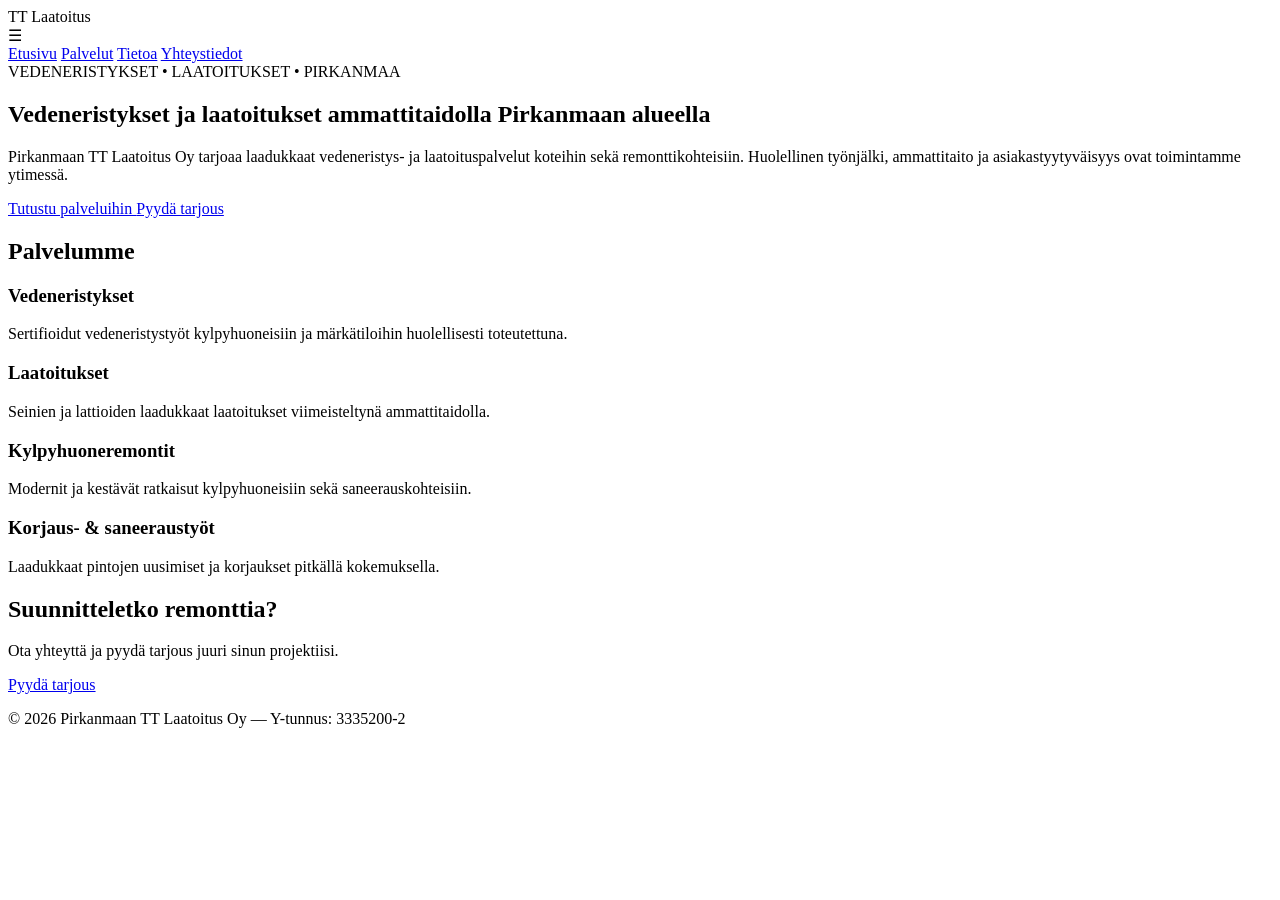
==== index.html @ da6b7488 "Create index.html" ====
<!DOCTYPE html>
<html lang="fi">
<head>
<meta charset="UTF-8">
<meta name="viewport" content="width=device-width, initial-scale=1.0">

<title>Pirkanmaan TT Laatoitus Oy</title>

<link rel="stylesheet" href="style.css">

<link rel="preconnect" href="https://fonts.googleapis.com">
<link rel="preconnect" href="https://fonts.gstatic.com" crossorigin>

<link href="https://fonts.googleapis.com/css2?family=Poppins:wght@300;400;500;600;700&display=swap" rel="stylesheet">

<script src="script.js" defer></script>

</head>

<body>

<header>

  <div class="logo">
    TT Laatoitus
  </div>

  <div class="menu-btn">
    ☰
  </div>

  <nav>
    <a href="index.html">Etusivu</a>
    <a href="hinnasto.html">Palvelut</a>
    <a href="tietoa.html">Tietoa</a>
    <a href="yhteystiedot.html">Yhteystiedot</a>
  </nav>

</header>

<section class="hero">

  <div class="hero-content">

    <span class="tag">
      VEDENERISTYKSET • LAATOITUKSET • PIRKANMAA
    </span>

    <h1>
      Vedeneristykset ja laatoitukset ammattitaidolla Pirkanmaan alueella
    </h1>

    <p>
      Pirkanmaan TT Laatoitus Oy tarjoaa laadukkaat vedeneristys-
      ja laatoituspalvelut koteihin sekä remonttikohteisiin.
      Huolellinen työnjälki, ammattitaito ja asiakastyytyväisyys
      ovat toimintamme ytimessä.
    </p>

    <div class="hero-buttons">
      <a href="hinnasto.html" class="btn">
        Tutustu palveluihin
      </a>

      <a href="yhteystiedot.html" class="btn ghost">
        Pyydä tarjous
      </a>
    </div>

  </div>

</section>

<section class="cards-section">

  <h2>Palvelumme</h2>

  <div class="grid">

    <div class="card">
      <h3>Vedeneristykset</h3>
      <p>
        Sertifioidut vedeneristystyöt kylpyhuoneisiin
        ja märkätiloihin huolellisesti toteutettuna.
      </p>
    </div>

    <div class="card">
      <h3>Laatoitukset</h3>
      <p>
        Seinien ja lattioiden laadukkaat laatoitukset
        viimeisteltynä ammattitaidolla.
      </p>
    </div>

    <div class="card">
      <h3>Kylpyhuoneremontit</h3>
      <p>
        Modernit ja kestävät ratkaisut kylpyhuoneisiin
        sekä saneerauskohteisiin.
      </p>
    </div>

    <div class="card">
      <h3>Korjaus- & saneeraustyöt</h3>
      <p>
        Laadukkaat pintojen uusimiset ja korjaukset
        pitkällä kokemuksella.
      </p>
    </div>

  </div>

</section>

<section class="cta">

  <h2>Suunnitteletko remonttia?</h2>

  <p>
    Ota yhteyttä ja pyydä tarjous juuri sinun projektiisi.
  </p>

  <a href="yhteystiedot.html" class="btn">
    Pyydä tarjous
  </a>

</section>

<footer>
  <p>
    © 2026 Pirkanmaan TT Laatoitus Oy —
    Y-tunnus: 3335200-2
  </p>
</footer>

</body>
</html>
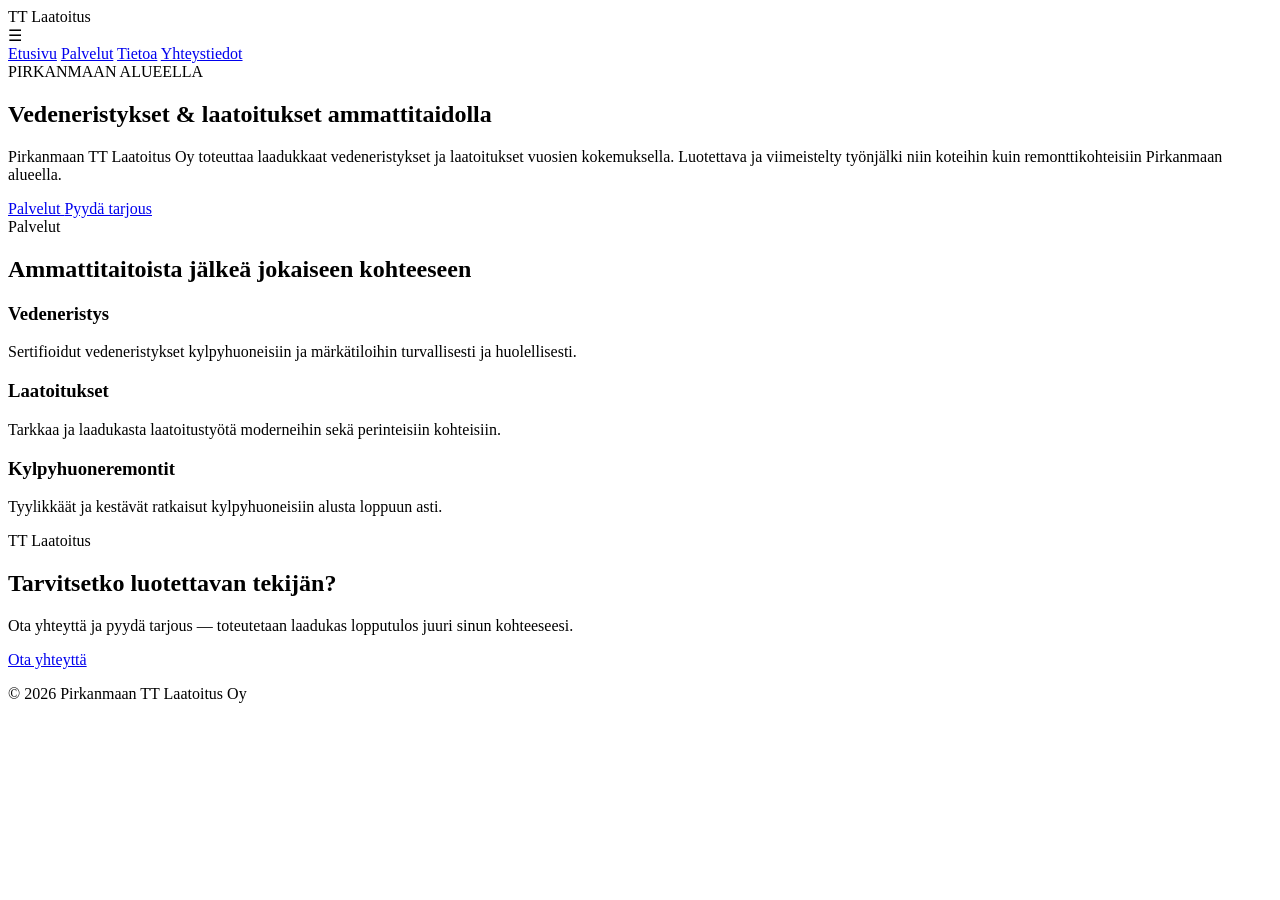
==== commit fc6fdee7: "Create index.html" ====
--- a/index.html
+++ b/index.html
@@ -1,17 +1,24 @@
 <!DOCTYPE html>
 <html lang="fi">
 <head>
+
 <meta charset="UTF-8">
 <meta name="viewport" content="width=device-width, initial-scale=1.0">
 
 <title>Pirkanmaan TT Laatoitus Oy</title>
+
+<meta
+name="description"
+content="Vedeneristykset ja laatoitukset ammattitaidolla Pirkanmaan alueella.">
 
 <link rel="stylesheet" href="style.css">
 
 <link rel="preconnect" href="https://fonts.googleapis.com">
 <link rel="preconnect" href="https://fonts.gstatic.com" crossorigin>
 
-<link href="https://fonts.googleapis.com/css2?family=Poppins:wght@300;400;500;600;700&display=swap" rel="stylesheet">
+<link
+href="https://fonts.googleapis.com/css2?family=Poppins:wght@300;400;500;600;700&display=swap"
+rel="stylesheet">
 
 <script src="script.js" defer></script>
 
@@ -30,8 +37,8 @@
   </div>
 
   <nav>
-    <a href="index.html">Etusivu</a>
-    <a href="hinnasto.html">Palvelut</a>
+    <a href="index.html" class="active">Etusivu</a>
+    <a href="palvelut.html">Palvelut</a>
     <a href="tietoa.html">Tietoa</a>
     <a href="yhteystiedot.html">Yhteystiedot</a>
   </nav>
@@ -40,73 +47,88 @@
 
 <section class="hero">
 
+  <div class="hero-overlay"></div>
+
   <div class="hero-content">
 
-    <span class="tag">
-      VEDENERISTYKSET • LAATOITUKSET • PIRKANMAA
-    </span>
+    <div class="tag">
+      PIRKANMAAN ALUEELLA
+    </div>
 
     <h1>
-      Vedeneristykset ja laatoitukset ammattitaidolla Pirkanmaan alueella
+      Vedeneristykset & laatoitukset ammattitaidolla
     </h1>
 
     <p>
-      Pirkanmaan TT Laatoitus Oy tarjoaa laadukkaat vedeneristys-
-      ja laatoituspalvelut koteihin sekä remonttikohteisiin.
-      Huolellinen työnjälki, ammattitaito ja asiakastyytyväisyys
-      ovat toimintamme ytimessä.
+      Pirkanmaan TT Laatoitus Oy toteuttaa laadukkaat
+      vedeneristykset ja laatoitukset vuosien kokemuksella.
+      Luotettava ja viimeistelty työnjälki niin koteihin
+      kuin remonttikohteisiin Pirkanmaan alueella.
     </p>
 
     <div class="hero-buttons">
-      <a href="hinnasto.html" class="btn">
-        Tutustu palveluihin
+
+      <a href="palvelut.html" class="btn">
+        Palvelut
       </a>
 
       <a href="yhteystiedot.html" class="btn ghost">
         Pyydä tarjous
       </a>
+
     </div>
 
   </div>
 
 </section>
 
-<section class="cards-section">
+<section class="services-preview">
 
-  <h2>Palvelumme</h2>
+  <div class="section-top">
+
+    <div class="tag">
+      Palvelut
+    </div>
+
+    <h2>
+      Ammattitaitoista jälkeä jokaiseen kohteeseen
+    </h2>
+
+  </div>
 
   <div class="grid">
 
     <div class="card">
-      <h3>Vedeneristykset</h3>
+
+      <h3>Vedeneristys</h3>
+
       <p>
-        Sertifioidut vedeneristystyöt kylpyhuoneisiin
-        ja märkätiloihin huolellisesti toteutettuna.
+        Sertifioidut vedeneristykset kylpyhuoneisiin
+        ja märkätiloihin turvallisesti ja huolellisesti.
       </p>
+
     </div>
 
     <div class="card">
+
       <h3>Laatoitukset</h3>
+
       <p>
-        Seinien ja lattioiden laadukkaat laatoitukset
-        viimeisteltynä ammattitaidolla.
+        Tarkkaa ja laadukasta laatoitustyötä moderneihin
+        sekä perinteisiin kohteisiin.
       </p>
+
     </div>
 
     <div class="card">
+
       <h3>Kylpyhuoneremontit</h3>
+
       <p>
-        Modernit ja kestävät ratkaisut kylpyhuoneisiin
-        sekä saneerauskohteisiin.
+        Tyylikkäät ja kestävät ratkaisut kylpyhuoneisiin
+        alusta loppuun asti.
       </p>
-    </div>
 
-    <div class="card">
-      <h3>Korjaus- & saneeraustyöt</h3>
-      <p>
-        Laadukkaat pintojen uusimiset ja korjaukset
-        pitkällä kokemuksella.
-      </p>
     </div>
 
   </div>
@@ -115,23 +137,33 @@
 
 <section class="cta">
 
-  <h2>Suunnitteletko remonttia?</h2>
+  <div class="cta-box">
 
-  <p>
-    Ota yhteyttä ja pyydä tarjous juuri sinun projektiisi.
-  </p>
+    <div class="tag">
+      TT Laatoitus
+    </div>
 
-  <a href="yhteystiedot.html" class="btn">
-    Pyydä tarjous
-  </a>
+    <h2>
+      Tarvitsetko luotettavan tekijän?
+    </h2>
+
+    <p>
+      Ota yhteyttä ja pyydä tarjous —
+      toteutetaan laadukas lopputulos juuri sinun kohteeseesi.
+    </p>
+
+    <a href="yhteystiedot.html" class="btn">
+      Ota yhteyttä
+    </a>
+
+  </div>
 
 </section>
 
 <footer>
-  <p>
-    © 2026 Pirkanmaan TT Laatoitus Oy —
-    Y-tunnus: 3335200-2
-  </p>
+
+  <p>© 2026 Pirkanmaan TT Laatoitus Oy</p>
+
 </footer>
 
 </body>
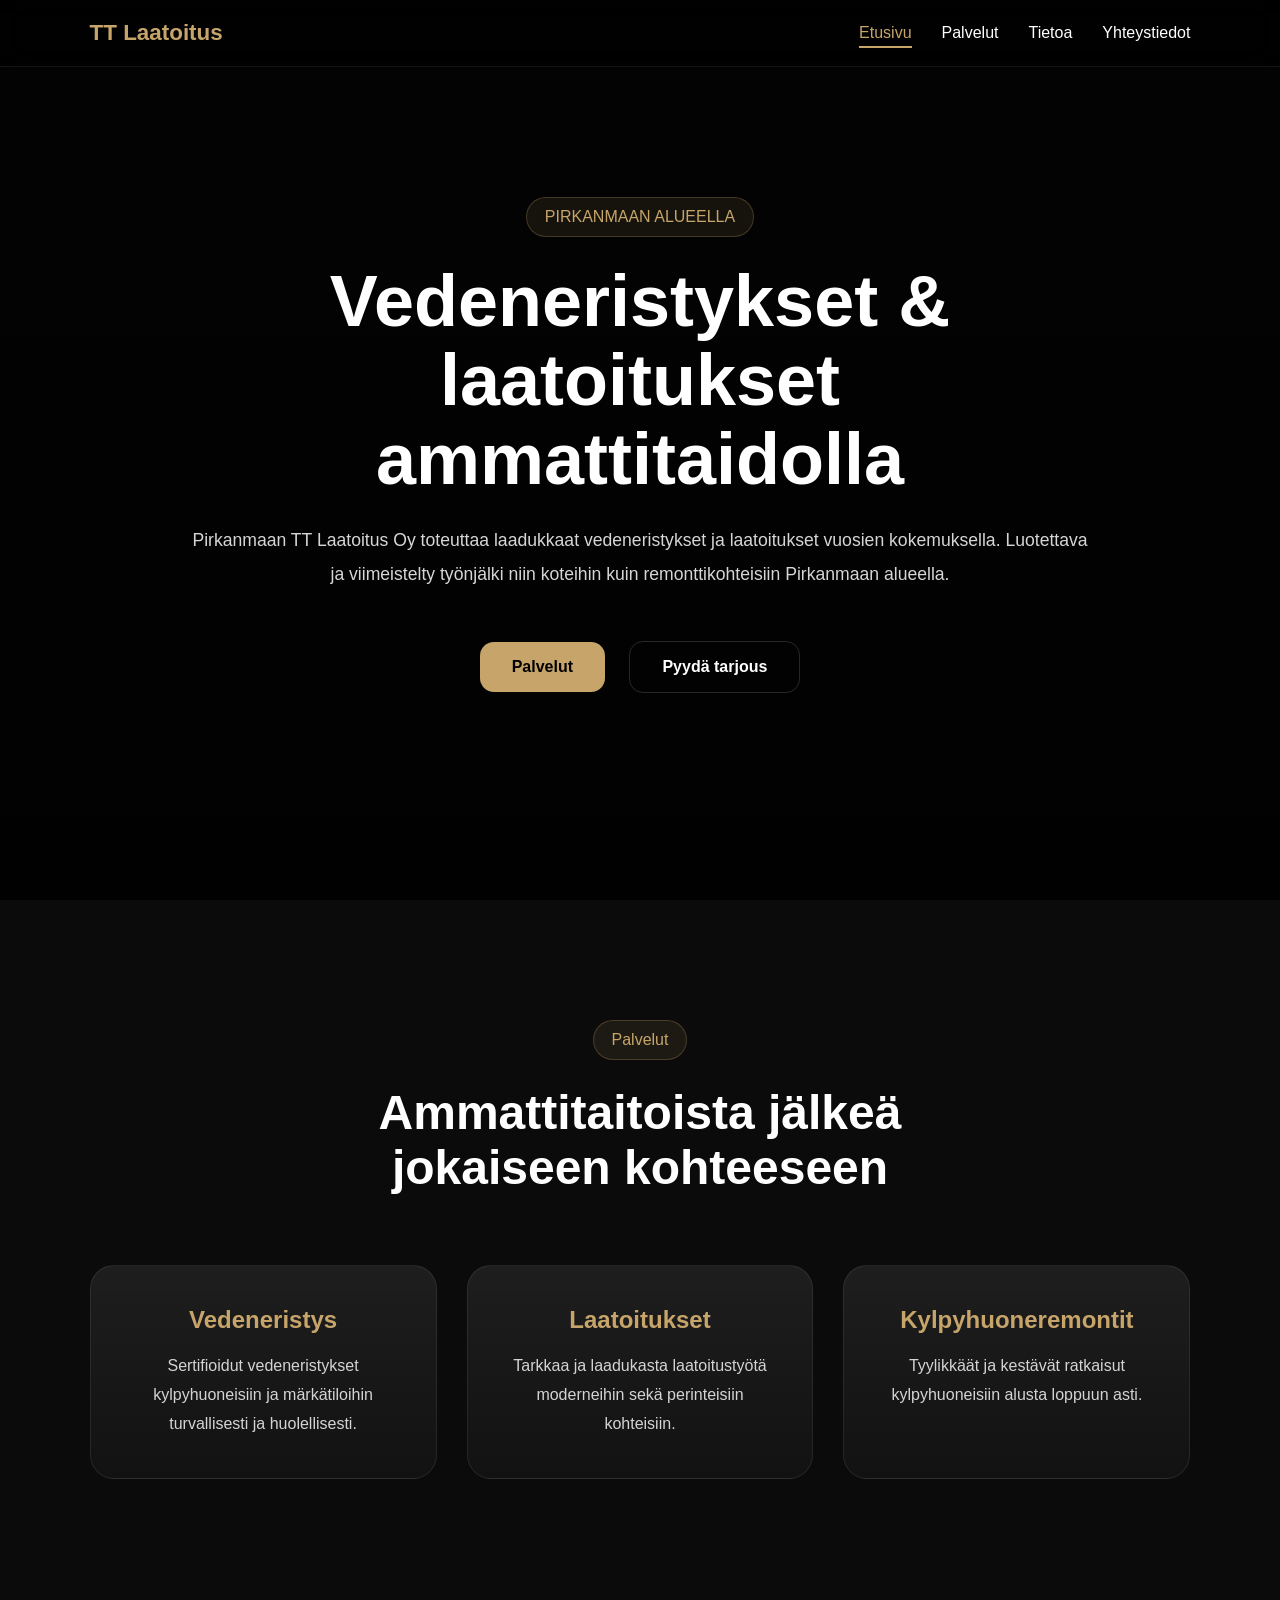
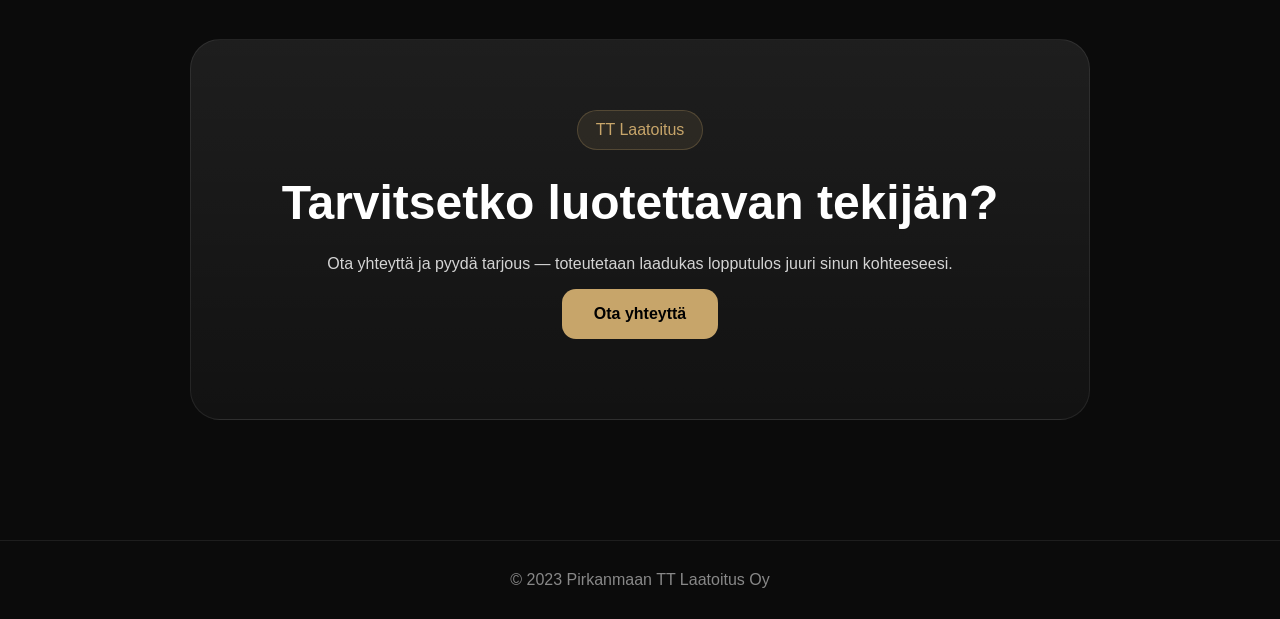
==== commit c5c2f0a7: "Update index.html" ====
--- a/index.html
+++ b/index.html
@@ -162,7 +162,7 @@
 
 <footer>
 
-  <p>© 2026 Pirkanmaan TT Laatoitus Oy</p>
+  <p>© 2023 Pirkanmaan TT Laatoitus Oy</p>
 
 </footer>
 
--- a/style.css
+++ b/style.css
@@ -0,0 +1,591 @@
+*{
+  margin:0;
+  padding:0;
+  box-sizing:border-box;
+}
+
+html{
+  scroll-behavior:smooth;
+}
+
+body{
+  font-family:'Poppins',sans-serif;
+  background:#0b0b0b;
+  color:white;
+  overflow-x:hidden;
+}
+
+/* SCROLLBAR */
+
+::-webkit-scrollbar{
+  width:10px;
+}
+
+::-webkit-scrollbar-track{
+  background:#0b0b0b;
+}
+
+::-webkit-scrollbar-thumb{
+  background:#c7a56a;
+  border-radius:20px;
+}
+
+/* HEADER */
+
+header{
+  position:fixed;
+  top:0;
+  width:100%;
+  z-index:999;
+
+  display:flex;
+  justify-content:space-between;
+  align-items:center;
+
+  padding:20px 7%;
+
+  background:rgba(0,0,0,0.55);
+
+  backdrop-filter:blur(18px);
+
+  border-bottom:1px solid rgba(255,255,255,0.08);
+}
+
+.logo{
+  font-size:1.4rem;
+  font-weight:700;
+  color:#c7a56a;
+}
+
+.menu-btn{
+  display:none;
+  font-size:2rem;
+  cursor:pointer;
+}
+
+nav{
+  display:flex;
+  gap:30px;
+}
+
+nav a{
+  color:white;
+  text-decoration:none;
+  font-weight:500;
+  transition:0.3s;
+  position:relative;
+}
+
+nav a:hover,
+nav a.active{
+  color:#c7a56a;
+}
+
+nav a::after{
+  content:'';
+  position:absolute;
+  left:0;
+  bottom:-6px;
+
+  width:0%;
+  height:2px;
+
+  background:#c7a56a;
+  transition:0.3s;
+}
+
+nav a:hover::after,
+nav a.active::after{
+  width:100%;
+}
+
+/* HERO */
+
+.hero{
+  position:relative;
+
+  min-height:100vh;
+
+  display:flex;
+  align-items:center;
+  justify-content:center;
+
+  text-align:center;
+
+  padding:120px 7%;
+
+  background:
+  url("hero.png")
+  center center / cover no-repeat;
+}
+
+.hero-overlay{
+  position:absolute;
+  inset:0;
+
+  background:
+  linear-gradient(
+  rgba(0,0,0,0.72),
+  rgba(0,0,0,0.88)
+  );
+}
+
+.hero-content{
+  position:relative;
+  z-index:2;
+
+  max-width:900px;
+
+  animation:fadeUp 1s ease;
+}
+
+.tag{
+  display:inline-block;
+
+  padding:10px 18px;
+
+  border-radius:999px;
+
+  background:rgba(199,165,106,0.1);
+
+  border:1px solid rgba(199,165,106,0.25);
+
+  color:#c7a56a;
+
+  margin-bottom:25px;
+}
+
+.hero h1{
+  font-size:4.5rem;
+  line-height:1.1;
+
+  margin-bottom:25px;
+}
+
+.hero p{
+  color:#d6d6d6;
+  line-height:1.9;
+  font-size:1.1rem;
+}
+
+/* BUTTONS */
+
+.hero-buttons{
+  margin-top:40px;
+}
+
+.btn{
+  display:inline-block;
+
+  padding:16px 32px;
+
+  border-radius:14px;
+
+  text-decoration:none;
+
+  background:#c7a56a;
+  color:black;
+
+  font-weight:600;
+
+  margin:10px;
+
+  transition:0.35s;
+}
+
+.btn:hover{
+  transform:translateY(-6px);
+
+  box-shadow:
+  0 0 40px rgba(199,165,106,0.3);
+}
+
+.ghost{
+  background:transparent;
+  color:white;
+
+  border:1px solid rgba(255,255,255,0.15);
+}
+
+/* SERVICES */
+
+.services-preview{
+  padding:120px 7%;
+  text-align:center;
+}
+
+.section-top{
+  max-width:700px;
+  margin:auto;
+  margin-bottom:70px;
+}
+
+.section-top h2{
+  font-size:3rem;
+}
+
+.grid{
+  display:grid;
+
+  grid-template-columns:
+  repeat(auto-fit,minmax(280px,1fr));
+
+  gap:30px;
+}
+
+.card{
+  padding:40px;
+
+  border-radius:24px;
+
+  background:
+  linear-gradient(
+  180deg,
+  rgba(255,255,255,0.08),
+  rgba(255,255,255,0.03)
+  );
+
+  border:1px solid rgba(255,255,255,0.08);
+
+  transition:0.35s;
+}
+
+.card:hover{
+  transform:translateY(-10px);
+
+  border-color:rgba(199,165,106,0.4);
+
+  box-shadow:
+  0 0 40px rgba(199,165,106,0.12);
+}
+
+.card h3{
+  color:#c7a56a;
+  margin-bottom:18px;
+  font-size:1.5rem;
+}
+
+.card p{
+  color:#d4d4d4;
+  line-height:1.8;
+}
+
+/* CTA */
+
+.cta{
+  padding:40px 7% 120px;
+}
+
+.cta-box{
+  max-width:900px;
+
+  margin:auto;
+
+  text-align:center;
+
+  padding:70px 50px;
+
+  border-radius:30px;
+
+  background:
+  linear-gradient(
+  180deg,
+  rgba(255,255,255,0.08),
+  rgba(255,255,255,0.03)
+  );
+
+  border:1px solid rgba(255,255,255,0.08);
+}
+
+.cta-box h2{
+  font-size:3rem;
+  margin-bottom:20px;
+}
+
+.cta-box p{
+  color:#d4d4d4;
+  line-height:1.8;
+}
+
+/* PRICING */
+
+.pricing{
+  padding:160px 7% 120px;
+}
+
+.pricing-top{
+  text-align:center;
+  max-width:700px;
+  margin:auto;
+  margin-bottom:70px;
+}
+
+.pricing h2{
+  font-size:3rem;
+  margin-bottom:20px;
+}
+
+.pricing-cards{
+  display:grid;
+
+  grid-template-columns:
+  repeat(auto-fit,minmax(280px,1fr));
+
+  gap:30px;
+}
+
+.pricing-card{
+  position:relative;
+
+  padding:40px;
+
+  border-radius:24px;
+
+  background:
+  linear-gradient(
+  180deg,
+  rgba(255,255,255,0.08),
+  rgba(255,255,255,0.03)
+  );
+
+  border:1px solid rgba(255,255,255,0.08);
+
+  transition:0.35s;
+}
+
+.pricing-card:hover{
+  transform:translateY(-10px);
+
+  border-color:rgba(199,165,106,0.45);
+
+  box-shadow:
+  0 0 40px rgba(199,165,106,0.14);
+}
+
+.featured{
+  border-color:rgba(199,165,106,0.4);
+}
+
+.badge{
+  position:absolute;
+
+  top:20px;
+  right:20px;
+
+  background:#c7a56a;
+  color:black;
+
+  padding:8px 14px;
+
+  border-radius:999px;
+
+  font-size:0.8rem;
+  font-weight:600;
+}
+
+.pricing-card h3{
+  font-size:1.6rem;
+  margin-bottom:20px;
+}
+
+.pricing-card ul{
+  list-style:none;
+}
+
+.pricing-card li{
+  margin:12px 0;
+  color:#d6d6d6;
+}
+
+.price{
+  margin-top:30px;
+
+  font-size:2rem;
+  font-weight:700;
+
+  color:#c7a56a;
+}
+
+/* ABOUT */
+
+.about{
+  position:relative;
+
+  min-height:100vh;
+
+  display:flex;
+  align-items:center;
+  justify-content:center;
+
+  padding:160px 7% 120px;
+}
+
+.about-bg{
+  position:absolute;
+  inset:0;
+
+  background:
+  linear-gradient(
+  rgba(0,0,0,0.8),
+  rgba(0,0,0,0.9)
+  ),
+  url("about-bg.png")
+  center center / cover no-repeat;
+}
+
+.about-box{
+  position:relative;
+  z-index:2;
+
+  max-width:850px;
+
+  padding:60px;
+
+  border-radius:30px;
+
+  backdrop-filter:blur(18px);
+
+  background:rgba(255,255,255,0.06);
+
+  border:1px solid rgba(255,255,255,0.08);
+}
+
+.about h2{
+  font-size:3rem;
+  margin-bottom:25px;
+}
+
+.about p{
+  color:#d6d6d6;
+  line-height:2;
+  margin-bottom:22px;
+}
+
+/* CONTACT */
+
+.contact{
+  padding:160px 7% 120px;
+}
+
+.contact-top{
+  text-align:center;
+  margin-bottom:60px;
+}
+
+.contact h2{
+  font-size:3rem;
+}
+
+.contact-box{
+  max-width:700px;
+
+  margin:auto;
+
+  padding:50px;
+
+  border-radius:30px;
+
+  background:
+  linear-gradient(
+  180deg,
+  rgba(255,255,255,0.08),
+  rgba(255,255,255,0.03)
+  );
+
+  border:1px solid rgba(255,255,255,0.08);
+}
+
+.contact-box p{
+  margin:22px 0;
+  font-size:1.05rem;
+  color:#d6d6d6;
+}
+
+.contact-box a{
+  color:#c7a56a;
+  text-decoration:none;
+}
+
+/* FOOTER */
+
+footer{
+  padding:30px;
+  text-align:center;
+
+  border-top:1px solid rgba(255,255,255,0.08);
+
+  color:#888;
+}
+
+/* ANIMATIONS */
+
+@keyframes fadeUp{
+
+  from{
+    opacity:0;
+    transform:translateY(40px);
+  }
+
+  to{
+    opacity:1;
+    transform:translateY(0);
+  }
+
+}
+
+/* MOBILE */
+
+@media(max-width:768px){
+
+  .menu-btn{
+    display:block;
+  }
+
+  nav{
+    position:absolute;
+
+    top:80px;
+    right:20px;
+
+    flex-direction:column;
+
+    background:#111;
+
+    padding:20px;
+
+    border-radius:18px;
+
+    border:1px solid rgba(255,255,255,0.08);
+
+    display:none;
+  }
+
+  nav.active{
+    display:flex;
+  }
+
+  .hero h1{
+    font-size:2.8rem;
+  }
+
+  .hero p{
+    font-size:1rem;
+  }
+
+  .section-top h2,
+  .pricing h2,
+  .about h2,
+  .contact h2,
+  .cta-box h2{
+    font-size:2.2rem;
+  }
+
+  .about-box,
+  .contact-box,
+  .pricing-card,
+  .card,
+  .cta-box{
+    padding:30px;
+  }
+
+}
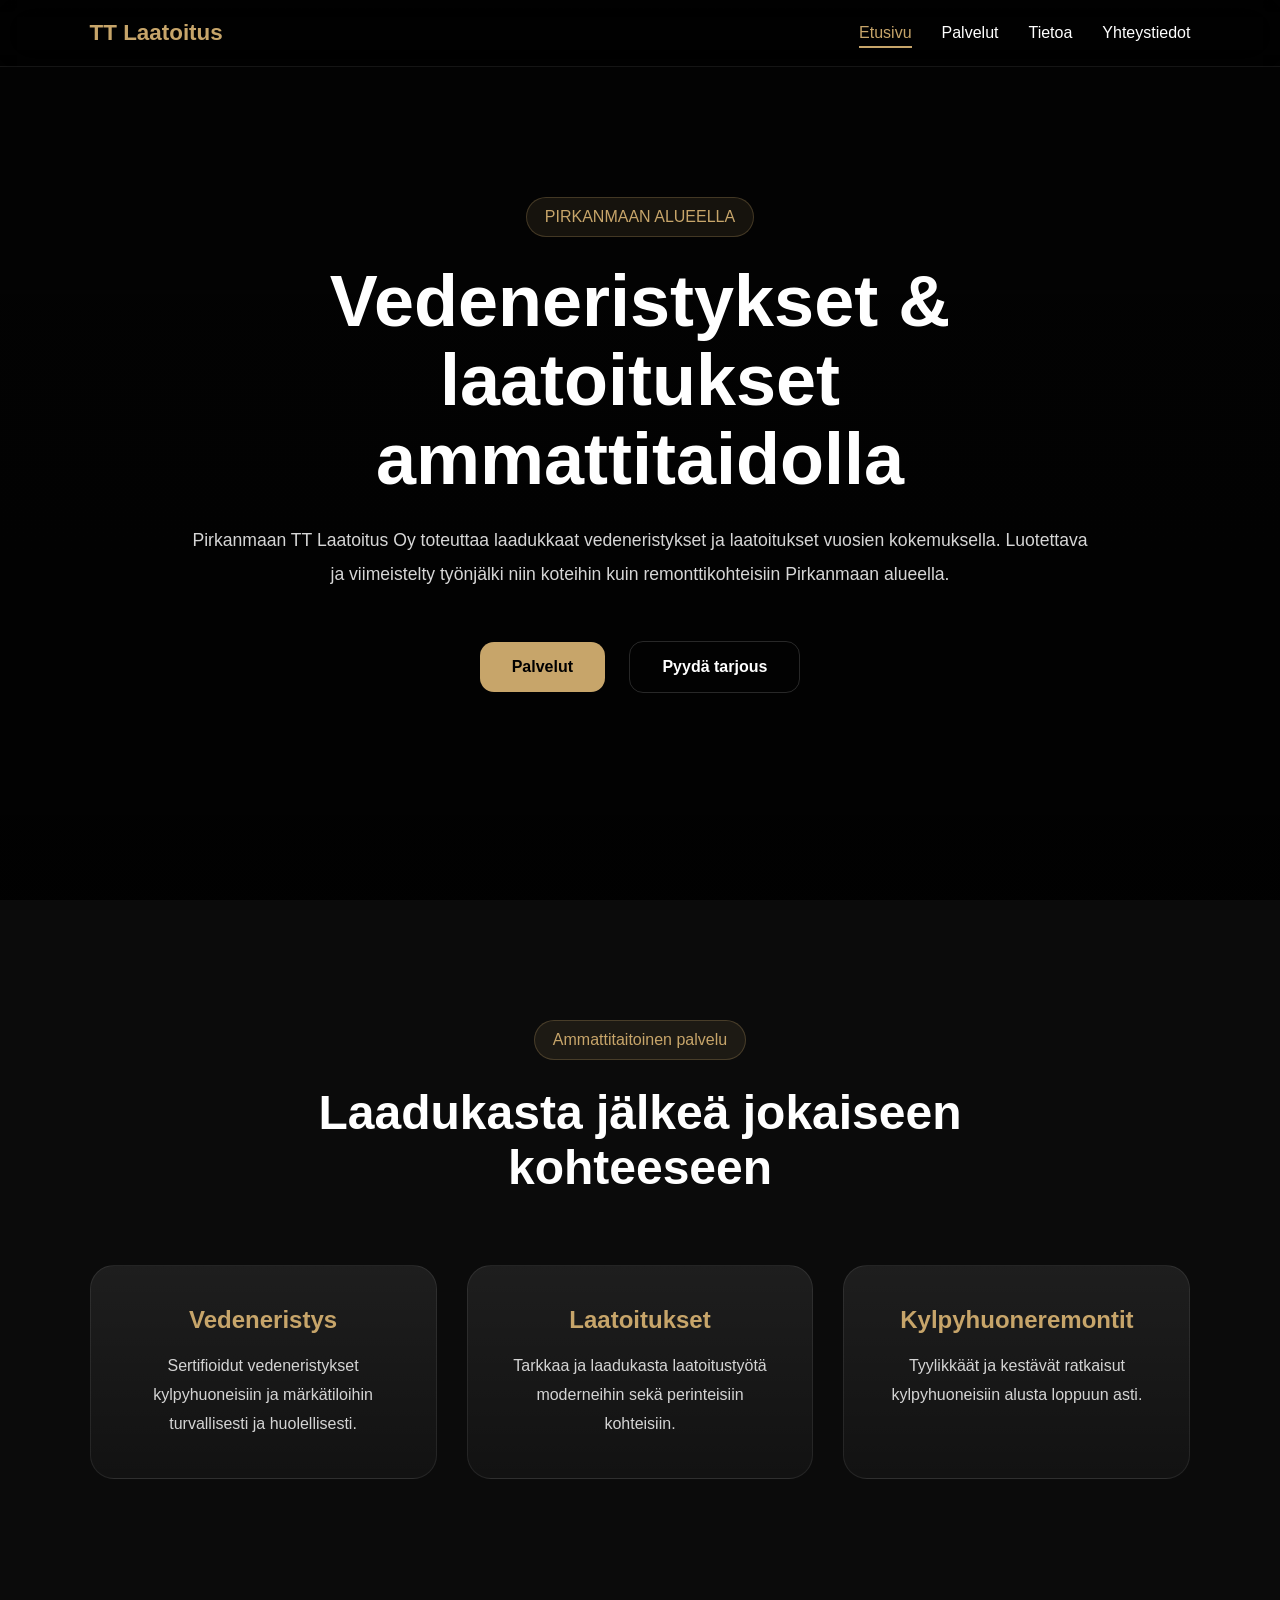
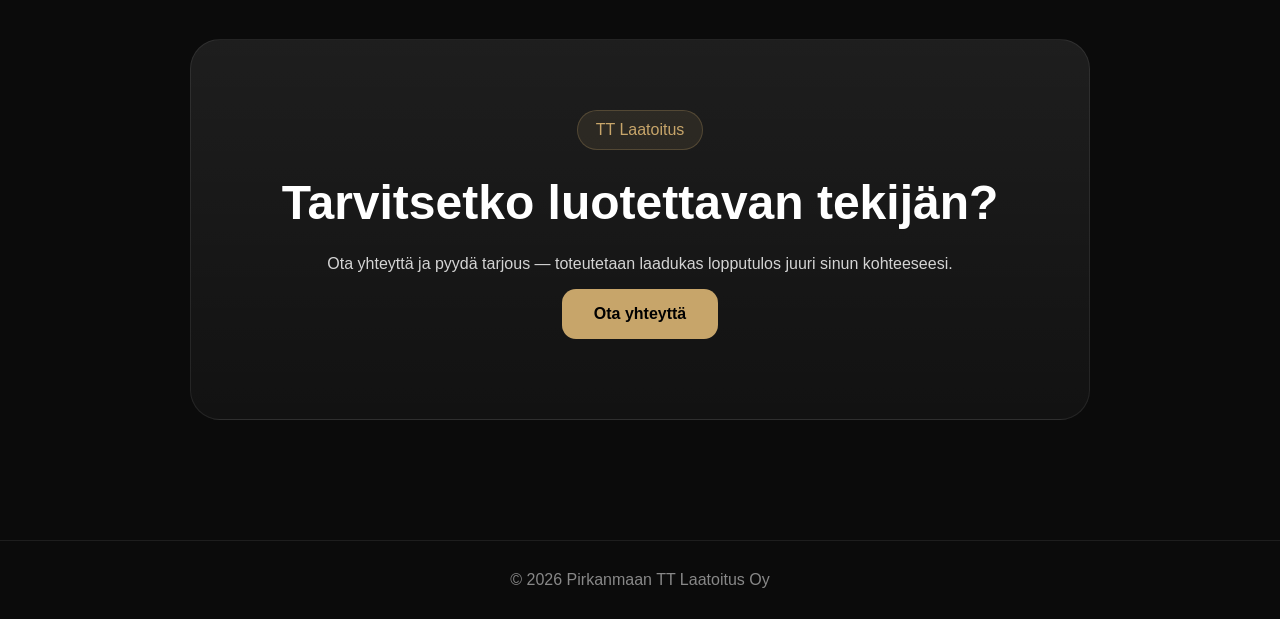
==== commit 64963582: "Create index.html" ====
--- a/index.html
+++ b/index.html
@@ -87,11 +87,11 @@
   <div class="section-top">
 
     <div class="tag">
-      Palvelut
+      Ammattitaitoinen palvelu
     </div>
 
     <h2>
-      Ammattitaitoista jälkeä jokaiseen kohteeseen
+      Laadukasta jälkeä jokaiseen kohteeseen
     </h2>
 
   </div>
@@ -162,7 +162,7 @@
 
 <footer>
 
-  <p>© 2023 Pirkanmaan TT Laatoitus Oy</p>
+  <p>© 2026 Pirkanmaan TT Laatoitus Oy</p>
 
 </footer>
 
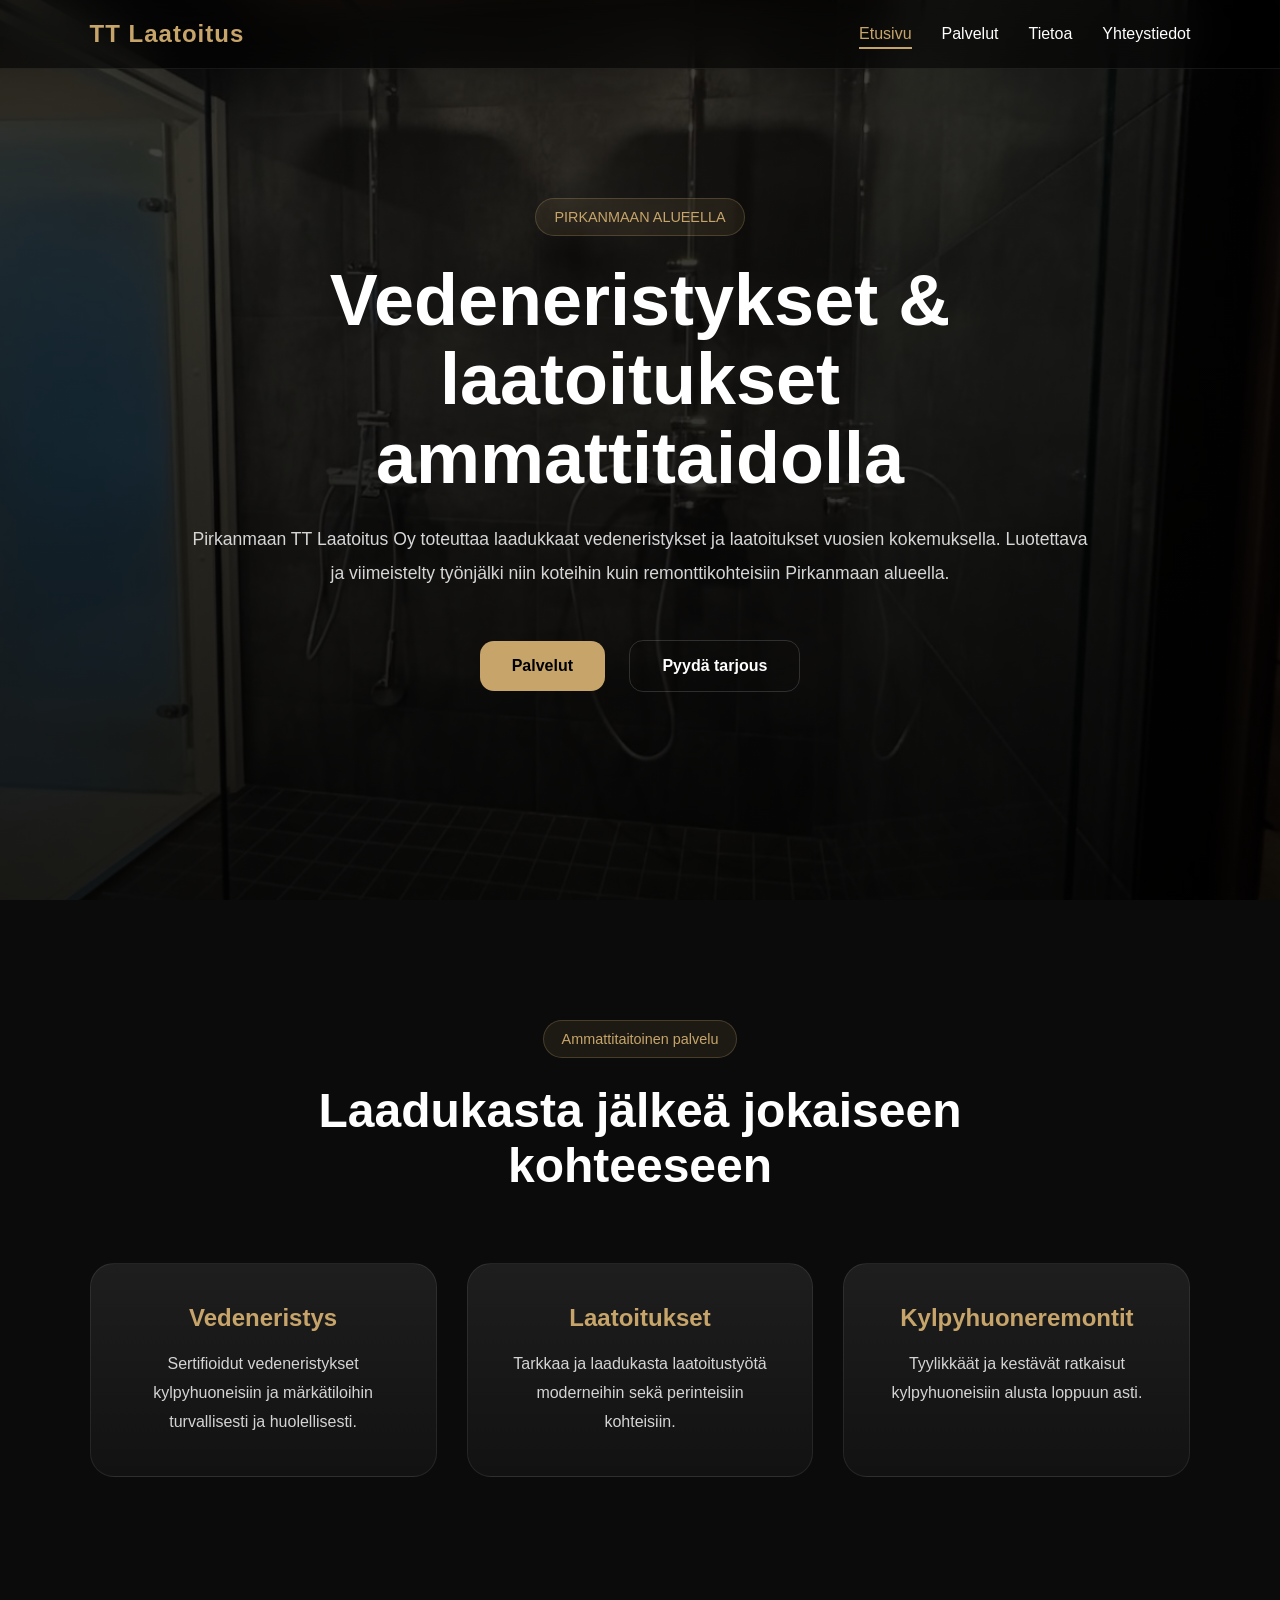
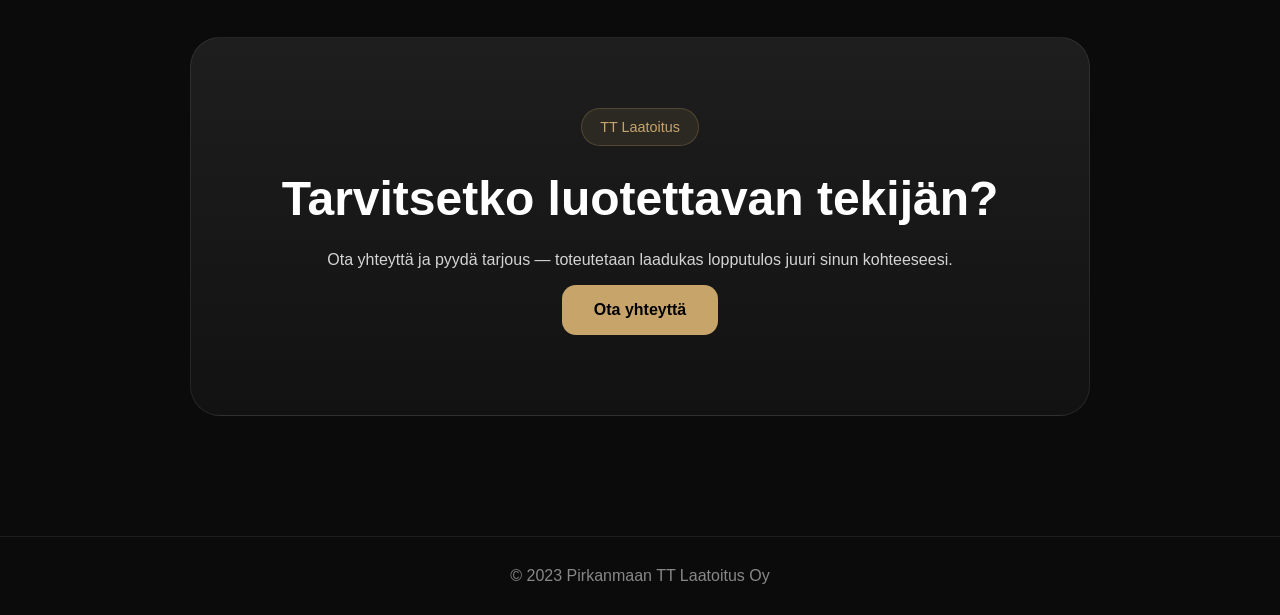
==== commit cf634507: "Update index.html" ====
--- a/index.html
+++ b/index.html
@@ -162,7 +162,7 @@
 
 <footer>
 
-  <p>© 2026 Pirkanmaan TT Laatoitus Oy</p>
+  <p>© 2023 Pirkanmaan TT Laatoitus Oy</p>
 
 </footer>
 
--- a/style.css
+++ b/style.css
@@ -15,7 +15,7 @@
   overflow-x:hidden;
 }
 
-/* SCROLLBAR */
+/* ===================== SCROLLBAR ===================== */
 
 ::-webkit-scrollbar{
   width:10px;
@@ -30,7 +30,7 @@
   border-radius:20px;
 }
 
-/* HEADER */
+/* ===================== HEADER ===================== */
 
 header{
   position:fixed;
@@ -52,9 +52,10 @@
 }
 
 .logo{
-  font-size:1.4rem;
+  font-size:1.5rem;
   font-weight:700;
   color:#c7a56a;
+  letter-spacing:1px;
 }
 
 .menu-btn{
@@ -83,6 +84,7 @@
 
 nav a::after{
   content:'';
+
   position:absolute;
   left:0;
   bottom:-6px;
@@ -91,6 +93,7 @@
   height:2px;
 
   background:#c7a56a;
+
   transition:0.3s;
 }
 
@@ -99,7 +102,7 @@
   width:100%;
 }
 
-/* HERO */
+/* ===================== HERO ===================== */
 
 .hero{
   position:relative;
@@ -115,7 +118,7 @@
   padding:120px 7%;
 
   background:
-  url("hero.png")
+  url("hero.jpg")
   center center / cover no-repeat;
 }
 
@@ -130,6 +133,20 @@
   );
 }
 
+.hero::before{
+  content:'';
+
+  position:absolute;
+  inset:0;
+
+  background:
+  radial-gradient(
+  circle at top,
+  rgba(199,165,106,0.18),
+  transparent 45%
+  );
+}
+
 .hero-content{
   position:relative;
   z-index:2;
@@ -153,6 +170,8 @@
   color:#c7a56a;
 
   margin-bottom:25px;
+
+  font-size:0.9rem;
 }
 
 .hero h1{
@@ -164,11 +183,13 @@
 
 .hero p{
   color:#d6d6d6;
+
   line-height:1.9;
+
   font-size:1.1rem;
 }
 
-/* BUTTONS */
+/* ===================== BUTTONS ===================== */
 
 .hero-buttons{
   margin-top:40px;
@@ -207,7 +228,7 @@
   border:1px solid rgba(255,255,255,0.15);
 }
 
-/* SERVICES */
+/* ===================== SERVICES ===================== */
 
 .services-preview{
   padding:120px 7%;
@@ -261,16 +282,19 @@
 
 .card h3{
   color:#c7a56a;
+
   margin-bottom:18px;
+
   font-size:1.5rem;
 }
 
 .card p{
   color:#d4d4d4;
+
   line-height:1.8;
 }
 
-/* CTA */
+/* ===================== CTA ===================== */
 
 .cta{
   padding:40px 7% 120px;
@@ -299,15 +323,17 @@
 
 .cta-box h2{
   font-size:3rem;
+
   margin-bottom:20px;
 }
 
 .cta-box p{
   color:#d4d4d4;
+
   line-height:1.8;
 }
 
-/* PRICING */
+/* ===================== PRICING ===================== */
 
 .pricing{
   padding:160px 7% 120px;
@@ -315,13 +341,16 @@
 
 .pricing-top{
   text-align:center;
+
   max-width:700px;
+
   margin:auto;
   margin-bottom:70px;
 }
 
 .pricing h2{
   font-size:3rem;
+
   margin-bottom:20px;
 }
 
@@ -385,6 +414,7 @@
 
 .pricing-card h3{
   font-size:1.6rem;
+
   margin-bottom:20px;
 }
 
@@ -394,6 +424,7 @@
 
 .pricing-card li{
   margin:12px 0;
+
   color:#d6d6d6;
 }
 
@@ -406,7 +437,7 @@
   color:#c7a56a;
 }
 
-/* ABOUT */
+/* ===================== ABOUT ===================== */
 
 .about{
   position:relative;
@@ -429,7 +460,7 @@
   rgba(0,0,0,0.8),
   rgba(0,0,0,0.9)
   ),
-  url("about-bg.png")
+  url("about-bg.jpg")
   center center / cover no-repeat;
 }
 
@@ -448,20 +479,26 @@
   background:rgba(255,255,255,0.06);
 
   border:1px solid rgba(255,255,255,0.08);
+
+  box-shadow:
+  0 0 50px rgba(0,0,0,0.35);
 }
 
 .about h2{
   font-size:3rem;
+
   margin-bottom:25px;
 }
 
 .about p{
   color:#d6d6d6;
+
   line-height:2;
+
   margin-bottom:22px;
 }
 
-/* CONTACT */
+/* ===================== CONTACT ===================== */
 
 .contact{
   padding:160px 7% 120px;
@@ -469,6 +506,7 @@
 
 .contact-top{
   text-align:center;
+
   margin-bottom:60px;
 }
 
@@ -497,7 +535,9 @@
 
 .contact-box p{
   margin:22px 0;
+
   font-size:1.05rem;
+
   color:#d6d6d6;
 }
 
@@ -506,10 +546,11 @@
   text-decoration:none;
 }
 
-/* FOOTER */
+/* ===================== FOOTER ===================== */
 
 footer{
   padding:30px;
+
   text-align:center;
 
   border-top:1px solid rgba(255,255,255,0.08);
@@ -517,7 +558,7 @@
   color:#888;
 }
 
-/* ANIMATIONS */
+/* ===================== ANIMATIONS ===================== */
 
 @keyframes fadeUp{
 
@@ -533,7 +574,7 @@
 
 }
 
-/* MOBILE */
+/* ===================== MOBILE ===================== */
 
 @media(max-width:768px){
 
